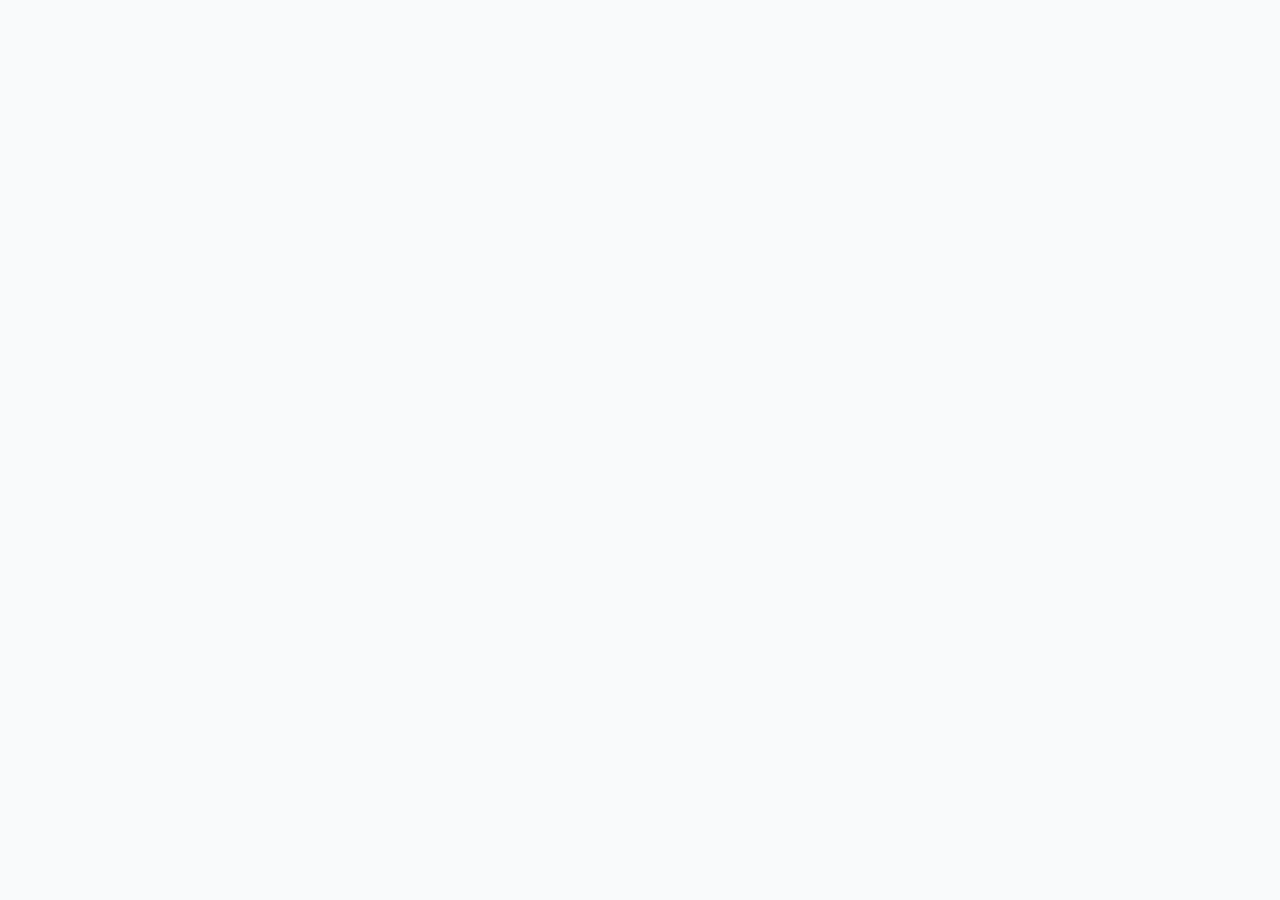
==== categoria-hogar.html @ 5f926136 "Add categoria-hogar.html for home category page" ====
<!DOCTYPE html>
<html lang="es">
<head>
    <meta charset="UTF-8">
    <meta name="viewport" content="width=device-width, initial-scale=1.0">
    <title>ComuniApp - Categoría Hogar</title>
    <link rel="stylesheet" href="css/variables.css" />
    <link rel="stylesheet" href="css/base.css" />
    <link rel="stylesheet" href="css/components.css" />
    <link rel="stylesheet" href="css/pages.css" />
</head>
<body>
    <div class="app-container page-content mobile-layout">
        
        <header class="sticky-header">
            <a href="home.html" class="back-btn">
                <svg viewBox="0 0 24 24" fill="none" stroke="currentColor" stroke-width="2" stroke-linecap="round" stroke-linejoin="round">
                    <path d="M19 12H5M12 19l-7-7 7-7"/>
                </svg>
                Resultados
            </a>
        </header>

        <main>
            <div class="filters-row" style="padding-left: 24px; padding-right: 24px;">
                <button class="chip">Cerca</button>
                <button class="chip active">Mejor valorado</button>
            </div>

            <div class="workers-list">
                
                <a href="perfil.html" class="worker-card">
                    <img src="https://images.unsplash.com/photo-1541888086425-d81bb19240f5?ixlib=rb-1.2.1&auto=format&fit=crop&w=150&q=80" alt="Don Manuel" class="worker-photo">
                    <div class="worker-info">
                        <h3>Don Manuel</h3>
                        <span class="prof">Maestro de obra · Hogar</span>
                        <div class="worker-meta">
                            <span class="star">
                                <svg viewBox="0 0 24 24"><path d="M12 2l3.09 6.26L22 9.27l-5 4.87 1.18 6.88L12 17.77l-6.18 3.25L7 14.14 2 9.27l6.91-1.01L12 2z"/></svg>
                                4.8 <span class="count">(127)</span>
                            </span>
                        </div>
                    </div>
                </a>

                <a href="#" class="worker-card">
                    <img src="https://images.unsplash.com/photo-1621905251189-08b45d6a269e?ixlib=rb-1.2.1&auto=format&fit=crop&w=150&q=80" alt="Carlos Ruiz" class="worker-photo">
                    <div class="worker-info">
                        <h3>Carlos Ruiz</h3>
                        <span class="prof">Electricista · Hogar</span>
                        <div class="worker-meta">
                            <span class="star">
                                <svg viewBox="0 0 24 24"><path d="M12 2l3.09 6.26L22 9.27l-5 4.87 1.18 6.88L12 17.77l-6.18 3.25L7 14.14 2 9.27l6.91-1.01L12 2z"/></svg>
                                4.5 <span class="count">(84)</span>
                            </span>
                        </div>
                    </div>
                </a>

                <a href="#" class="worker-card">
                    <img src="https://images.unsplash.com/photo-1504328345606-18bbc8c9d7d1?ixlib=rb-1.2.1&auto=format&fit=crop&w=150&q=80" alt="Luis Gómez" class="worker-photo">
                    <div class="worker-info">
                        <h3>Luis Gómez</h3>
                        <span class="prof">Plomero · Mecánica</span>
                        <div class="worker-meta">
                            <span class="star">
                                <svg viewBox="0 0 24 24"><path d="M12 2l3.09 6.26L22 9.27l-5 4.87 1.18 6.88L12 17.77l-6.18 3.25L7 14.14 2 9.27l6.91-1.01L12 2z"/></svg>
                                4.2 <span class="count">(45)</span>
                            </span>
                        </div>
                    </div>
                </a>

            </div>
        </main>

        <nav class="bottom-nav">
            <a href="home.html" class="nav-item active">
                <svg viewBox="0 0 24 24" fill="none" stroke="currentColor" stroke-linecap="round" stroke-linejoin="round"><path d="M3 9l9-7 9 7v11a2 2 0 0 1-2 2H5a2 2 0 0 1-2-2z"></path><polyline points="9 22 9 12 15 12 15 22"></polyline></svg>
                Inicio
            </a>
            <a href="#" class="nav-item">
                <svg viewBox="0 0 24 24" fill="none" stroke="currentColor" stroke-linecap="round" stroke-linejoin="round"><path d="M21 11.5a8.38 8.38 0 0 1-.9 3.8 8.5 8.5 0 0 1-7.6 4.7 8.38 8.38 0 0 1-3.8-.9L3 21l1.9-5.7a8.38 8.38 0 0 1-.9-3.8 8.5 8.5 0 0 1 4.7-7.6 8.38 8.38 0 0 1 3.8-.9h.5a8.48 8.48 0 0 1 8 8v.5z"></path></svg>
                Mensajes
            </a>
            <a href="#" class="nav-item">
                <svg viewBox="0 0 24 24" fill="none" stroke="currentColor" stroke-linecap="round" stroke-linejoin="round"><path d="M20 21v-2a4 4 0 0 0-4-4H8a4 4 0 0 0-4 4v2"></path><circle cx="12" cy="7" r="4"></circle></svg>
                Perfil
            </a>
        </nav>
    </div>
</body>
</html>
---- css/variables.css ----
/* variables.css — Tokens de diseño ComuniApp*/

:root {
  /* Colores */
  --primary:         #F97316;
  --primary-dark:    #EA580C;
  --primary-light:   #FFF7ED;
  --secondary:       #25D366;
  --secondary-dark:  #1DA851;

  --bg:              #F9FAFB;
  --surface:         #ffffff;
  --text:            #1F2937;
  --text-muted:      #6B7280;
  --border:          #E5E7EB;

  /* Categorías */
  --cat-hogar:       #FFEDD5;
  --cat-mecanica:    #DBEAFE;
  --cat-clases:      #EDE9FE;
  --cat-belleza:     #FCE7F3;

  /* Tipografía */
  --font:            'Plus Jakarta Sans', -apple-system, sans-serif;
  --font-size-base:  16px;

  /* Radios */
  --radius-sm:  6px;
  --radius-md:  10px;
  --radius-lg:  14px;
  --radius-xl:  20px;

  /* Sombras */
  --shadow-sm:     0 1px 4px rgba(0,0,0,0.07);
  --shadow-md:     0 4px 16px rgba(0,0,0,0.10);
  --shadow-orange: 0 8px 24px rgba(249,115,22,0.28);

  /* Layout */
  --max-w:            430px;
  --bottom-nav-h:     64px;
  --header-h:         60px;
}
---- css/base.css ----
/* ══════════════════════════════════════
   base.css — Reset y estilos globales
   ══════════════════════════════════════ */

@import url('https://fonts.googleapis.com/css2?family=Plus+Jakarta+Sans:wght@400;500;600;700&display=swap');

*, *::before, *::after {
  box-sizing: border-box;
  margin: 0;
  padding: 0;
}

html {
  font-size: var(--font-size-base);
  font-family: var(--font);
  -webkit-text-size-adjust: 100%;
}

body {
  background-color: var(--bg);
  color: var(--text);
  min-height: 100vh;
}

a    { text-decoration: none; color: inherit; }
button { cursor: pointer; border: none; background: none; font-family: inherit; font-size: inherit; }
input  { font-family: inherit; font-size: inherit; }
img    { max-width: 100%; display: block; }

h1 { font-size: 24px; font-weight: 700; line-height: 1.35; }
h2 { font-size: 18px; font-weight: 700; line-height: 1.4;  }
h3 { font-size: 16px; font-weight: 600; line-height: 1.4;  }

/* ── Contenedor principal (centrado, ancho móvil) ── */
.app-container {
  max-width: var(--max-w);
  margin: 0 auto;
  min-height: 100vh;
  background: var(--bg);
  position: relative;
}

/* Padding inferior para no tapar contenido con el nav fijo */
.page-content {
  padding-bottom: calc(var(--bottom-nav-h) + 16px);
}

/* ── Animación de entrada general ── */
@keyframes fadeUp {
  from { opacity: 0; transform: translateY(18px); }
  to   { opacity: 1; transform: translateY(0); }
}

.fade-up { animation: fadeUp 0.4s ease both; }
---- css/components.css ----
/* ══════════════════════════════════════
   components.css — Componentes reutilizables
   ══════════════════════════════════════ */

/* ── Botón primario (naranja) ──────── */
.btn-primary {
  display: flex;
  align-items: center;
  justify-content: center;
  gap: 8px;
  width: 100%;
  padding: 14px 16px;
  background: var(--primary);
  color: #fff;
  font-size: 15px;
  font-weight: 700;
  border-radius: var(--radius-lg);
  box-shadow: 0 4px 12px rgba(249,115,22,0.25);
  transition: background 0.2s, box-shadow 0.2s, transform 0.1s;
}
.btn-primary:hover  { background: var(--primary-dark); box-shadow: 0 6px 18px rgba(249,115,22,0.35); }
.btn-primary:active { transform: scale(0.98); }

/* ── Botón outline (borde gris) ────── */
.btn-outline {
  display: flex;
  align-items: center;
  justify-content: center;
  gap: 10px;
  width: 100%;
  padding: 13px 16px;
  background: var(--surface);
  border: 2px solid var(--border);
  color: var(--text);
  font-size: 15px;
  font-weight: 600;
  border-radius: var(--radius-lg);
  transition: border-color 0.2s, box-shadow 0.2s;
}
.btn-outline:hover { border-color: #9CA3AF; box-shadow: var(--shadow-sm); }

/* Alias para el botón de Google */
.btn-google { }
.btn-google { composes: btn-outline; } /* fallback manual */

/* ── Botón WhatsApp (verde) ─────────── */
.btn-whatsapp {
  display: flex;
  align-items: center;
  justify-content: center;
  gap: 8px;
  width: 100%;
  padding: 16px;
  background: var(--secondary);
  color: #fff;
  font-size: 16px;
  font-weight: 700;
  border-radius: var(--radius-lg);
  box-shadow: var(--shadow-md);
  transition: background 0.2s;
}
.btn-whatsapp:hover { background: var(--secondary-dark); }

/* ── Tarjeta base ───────────────────── */
.card {
  background: var(--surface);
  border-radius: var(--radius-lg);
  box-shadow: var(--shadow-sm);
}

/* ── Chip / filtro ──────────────────── */
.chip {
  display: inline-flex;
  align-items: center;
  padding: 8px 16px;
  border-radius: var(--radius-md);
  font-size: 13px;
  font-weight: 600;
  white-space: nowrap;
  background: #F3F4F6;
  color: var(--text);
  border: none;
  cursor: pointer;
  transition: background 0.15s, color 0.15s;
}
.chip:hover  { background: #E5E7EB; }
.chip.active { background: var(--primary); color: #fff; }

/* ── Input ──────────────────────────── */
.input-wrapper { position: relative; }

.input-icon {
  position: absolute;
  left: 14px;
  top: 50%;
  transform: translateY(-50%);
  color: #9CA3AF;
  pointer-events: none;
  display: flex;
  align-items: center;
}

.input-field {
  width: 100%;
  padding: 13px 16px;
  border: 1.5px solid var(--border);
  border-radius: var(--radius-md);
  font-size: 15px;
  color: var(--text);
  background: var(--surface);
  outline: none;
  transition: border-color 0.2s, box-shadow 0.2s;
}
.input-field::placeholder { color: #9CA3AF; }
.input-field:focus {
  border-color: var(--primary);
  box-shadow: 0 0 0 3px rgba(249,115,22,0.12);
}
.input-field.with-icon { padding-left: 44px; }

/* ── Divisor "o" ────────────────────── */
.divider {
  display: flex;
  align-items: center;
  gap: 12px;
  margin: 20px 0;
  color: var(--text-muted);
  font-size: 13px;
}
.divider::before,
.divider::after { content: ''; flex: 1; height: 1px; background: var(--border); }

/* ── Etiqueta de formulario ─────────── */
.form-group        { margin-bottom: 16px; }
.form-group label  {
  display: block;
  font-size: 14px;
  font-weight: 600;
  color: var(--text);
  margin-bottom: 7px;
}

/* ── Barra de navegación inferior ───── */
.bottom-nav {
  position: fixed;
  bottom: 0;
  left: 0;
  right: 0;
  width: 100%;
  max-width: var(--max-w);
  margin: 0 auto;
  height: var(--bottom-nav-h);
  background: var(--surface);
  border-top: 1px solid var(--border);
  padding: 0 24px;
  display: flex;
  flex-direction: row;
  justify-content: space-around;
  align-items: center;
  z-index: 100;
  box-sizing: border-box;
}

.nav-item {
  display: flex;
  flex-direction: column;
  align-items: center;
  justify-content: center;
  gap: 3px;
  color: #9CA3AF;
  font-size: 11px;
  font-weight: 600;
  transition: color 0.15s;
  padding: 4px 12px;
  text-decoration: none;
}
.nav-item svg    { width: 24px; height: 24px; stroke-width: 2; flex-shrink: 0; }
.nav-item.active { color: var(--primary); }

/* ── Header sticky ──────────────────── */
.sticky-header {
  position: sticky;
  top: 0;
  z-index: 50;
  background: var(--surface);
  box-shadow: var(--shadow-sm);
  padding: 14px 24px;
}

/* ── Botón volver ───────────────────── */
.back-btn {
  display: inline-flex;
  align-items: center;
  gap: 6px;
  padding: 6px 10px;
  border-radius: var(--radius-md);
  color: var(--text);
  font-weight: 600;
  font-size: 15px;
  transition: background 0.15s;
}
.back-btn:hover { background: #F3F4F6; }
.back-btn svg   { width: 22px; height: 22px; }

/* ── Estrella de calificación ───────── */
.star {
  display: inline-flex;
  align-items: center;
  gap: 3px;
  font-size: 13px;
  font-weight: 600;
  color: var(--text);
}
.star svg { width: 15px; height: 15px; fill: #FACC15; stroke: #FACC15; }
.star .count { color: var(--text-muted); font-weight: 400; }

/* ── Ubicación ──────────────────────── */
.location {
  display: inline-flex;
  align-items: center;
  gap: 4px;
  font-size: 13px;
  color: var(--text-muted);
}
.location svg { width: 14px; height: 14px; }
---- css/pages.css ----
/* ══════════════════════════════════════
   pages.css — Estilos específicos por página
   ══════════════════════════════════════ */


/* ╔══════════════════════════════════╗
   ║  LOGIN                           ║
   ╚══════════════════════════════════╝ */

.login-wrapper {
  width: 100%;
  display: flex;
  flex-direction: column;
  padding: 24px;
}

.login-hero {
  text-align: center;
  margin-bottom: 32px;
  animation: fadeUp 0.4s ease 0.05s both;
}

.logo-box {
  width: 84px;
  height: 84px;
  background: var(--primary);
  border-radius: 22px;
  display: flex;
  align-items: center;
  justify-content: center;
  margin: 0 auto 18px;
  box-shadow: var(--shadow-orange);
  position: relative;
  overflow: hidden;
}
.logo-box::before {
  content: '';
  position: absolute;
  top: -20px; left: -20px;
  width: 60px; height: 60px;
  background: rgba(255,255,255,0.15);
  border-radius: 50%;
}
.logo-letter {
  color: #fff;
  font-size: 44px;
  font-weight: 700;
  line-height: 1;
  position: relative;
  z-index: 1;
}

.login-hero h1        { margin-bottom: 8px; }
.login-hero p         { font-size: 15px; color: var(--text-muted); line-height: 1.5; }
.login-hero p strong  { color: var(--primary); font-weight: 600; }

.login-card {
  background: var(--surface);
  border-radius: var(--radius-xl);
  padding: 32px;
  box-shadow: var(--shadow-md);
  animation: fadeUp 0.4s ease 0.15s both;
}
.login-card h2   { text-align: center; margin-bottom: 24px; }

.legal-text {
  text-align: center;
  font-size: 12px;
  color: var(--text-muted);
  margin-top: 20px;
  line-height: 1.6;
}
.legal-text a           { color: var(--primary); font-weight: 600; }
.legal-text a:hover     { text-decoration: underline; }

/* El app-container en login centra verticalmente */
.login-page {
  display: flex;
  align-items: center;
  justify-content: center;
  min-height: 100vh;
}


/* ╔══════════════════════════════════╗
   ║  HOME                            ║
   ╚══════════════════════════════════╝ */

.home-header {
  background: var(--surface);
  padding: 48px 24px 24px;
}

.home-logo-row {
  display: flex;
  align-items: center;
  gap: 12px;
  margin-bottom: 20px;
}

.logo-icon {
  width: 40px;
  height: 40px;
  background: var(--primary);
  border-radius: var(--radius-md);
  display: flex;
  align-items: center;
  justify-content: center;
  flex-shrink: 0;
}
.logo-icon span {
  color: #fff;
  font-size: 20px;
  font-weight: 700;
}

.section-title {
  font-size: 18px;
  font-weight: 700;
  color: var(--text);
  margin-bottom: 16px;
  padding: 0 24px;
}

.categories-grid {
  display: grid;
  grid-template-columns: 1fr 1fr;
  gap: 14px;
  padding: 0 24px;
  margin-top: 24px;
}

.category-card {
  background: var(--surface);
  border-radius: var(--radius-lg);
  padding: 24px 16px;
  box-shadow: var(--shadow-sm);
  display: flex;
  flex-direction: column;
  align-items: center;
  gap: 10px;
  cursor: pointer;
  transition: box-shadow 0.2s, transform 0.15s;
  text-decoration: none;
  color: var(--text);
}
.category-card:hover {
  box-shadow: var(--shadow-md);
  transform: translateY(-2px);
}

.category-icon {
  width: 64px;
  height: 64px;
  border-radius: 50%;
  display: flex;
  align-items: center;
  justify-content: center;
}
.category-icon svg { width: 30px; height: 30px; color: var(--primary); stroke: var(--primary); }
.category-icon.hogar    { background: var(--cat-hogar);    }
.category-icon.mecanica { background: var(--cat-mecanica); }
.category-icon.clases   { background: var(--cat-clases);   }
.category-icon.belleza  { background: var(--cat-belleza);  }

.category-card span {
  font-size: 14px;
  font-weight: 700;
  color: var(--text);
}


/* ╔══════════════════════════════════╗
   ║  CATÁLOGO                        ║
   ╚══════════════════════════════════╝ */

.filters-row {
  display: flex;
  gap: 8px;
  overflow-x: auto;
  padding-bottom: 2px;
  margin-top: 14px;
  scrollbar-width: none;
}
.filters-row::-webkit-scrollbar { display: none; }

.workers-list {
  padding: 16px 24px;
  display: flex;
  flex-direction: column;
  gap: 12px;
}

.worker-card {
  background: var(--surface);
  border-radius: var(--radius-lg);
  padding: 16px;
  box-shadow: var(--shadow-sm);
  display: flex;
  gap: 14px;
  text-decoration: none;
  color: inherit;
  transition: box-shadow 0.2s;
}
.worker-card:hover { box-shadow: var(--shadow-md); }

.worker-photo {
  width: 80px;
  height: 80px;
  border-radius: var(--radius-md);
  object-fit: cover;
  flex-shrink: 0;
}

.worker-info       { display: flex; flex-direction: column; gap: 4px; }
.worker-info h3    { font-size: 15px; font-weight: 700; }
.worker-info .prof { font-size: 13px; color: var(--text-muted); }
.worker-meta       { display: flex; align-items: center; gap: 12px; margin-top: 4px; }

/* Estado vacío */
.empty-state {
  background: var(--surface);
  border-radius: var(--radius-lg);
  padding: 40px 24px;
  text-align: center;
  box-shadow: var(--shadow-sm);
}
.empty-state svg  { width: 48px; height: 48px; color: #D1D5DB; margin: 0 auto 16px; }
.empty-state p    { font-size: 14px; color: var(--text-muted); line-height: 1.6; margin-top: 8px; }


/* ╔══════════════════════════════════╗
   ║  PERFIL TRABAJADOR               ║
   ╚══════════════════════════════════╝ */

.profile-hero {
  background: var(--surface);
  padding: 24px;
  margin-bottom: 8px;
  display: flex;
  gap: 16px;
}
.worker-profile-photo {
  width: 96px;
  height: 96px;
  border-radius: var(--radius-lg);
  object-fit: cover;
  box-shadow: var(--shadow-md);
  flex-shrink: 0;
}
.profile-hero-info          { display: flex; flex-direction: column; gap: 6px; }
.profile-hero-info h1       { font-size: 22px; }
.profile-hero-info .prof    { font-size: 14px; color: var(--text-muted); }
.profile-hero-info .meta    { display: flex; flex-direction: column; gap: 5px; margin-top: 4px; }

.section-block {
  background: var(--surface);
  padding: 20px 24px;
  margin-bottom: 8px;
}
.section-block h2 { margin-bottom: 12px; font-size: 16px; }

.services-list { display: flex; flex-direction: column; gap: 8px; }
.service-item  { display: flex; align-items: center; gap: 10px; font-size: 14px; color: #4B5563; }
.service-dot   { width: 8px; height: 8px; background: var(--primary); border-radius: 50%; flex-shrink: 0; }

.gallery-grid  { display: grid; grid-template-columns: repeat(3, 1fr); gap: 8px; }
.gallery-img   { width: 100%; aspect-ratio: 1; object-fit: cover; border-radius: var(--radius-md); }

.whatsapp-bar {
  position: fixed;
  bottom: var(--bottom-nav-h);
  left: 50%;
  transform: translateX(-50%);
  width: 100%;
  max-width: var(--max-w);
  padding: 12px 24px;
  background: linear-gradient(to top, var(--bg) 60%, transparent);
  z-index: 99;
}

/* Estrellas interactivas */
.stars-row      { display: flex; align-items: center; gap: 3px; }
.star-btn       { background: none; border: none; cursor: pointer; padding: 2px; transition: transform 0.1s; }
.star-btn:hover { transform: scale(1.15); }
.star-btn svg   { width: 18px; height: 18px; }
.star-empty     { stroke: #D1D5DB; fill: none; }
.star-filled-o  { stroke: var(--primary); fill: var(--primary); }


/* ╔══════════════════════════════════╗
   ║  MENSAJES                        ║
   ╚══════════════════════════════════╝ */

.page-header {
  padding: 48px 24px 16px;
  background: var(--surface);
}

.messages-empty {
  display: flex;
  flex-direction: column;
  align-items: center;
  justify-content: center;
  padding: 64px 24px;
  text-align: center;
}
.messages-empty svg { width: 56px; height: 56px; color: #D1D5DB; margin-bottom: 16px; }
.messages-empty p   { font-size: 14px; color: var(--text-muted); line-height: 1.6; }


/* ╔══════════════════════════════════╗
   ║  PERFIL USUARIO                  ║
   ╚══════════════════════════════════╝ */

.user-profile-card {
  background: var(--surface);
  border-radius: var(--radius-lg);
  padding: 24px;
  margin: 16px 24px;
  box-shadow: var(--shadow-sm);
  display: flex;
  align-items: center;
  gap: 16px;
}
.user-avatar {
  width: 64px;
  height: 64px;
  background: var(--primary);
  border-radius: 50%;
  display: flex;
  align-items: center;
  justify-content: center;
  flex-shrink: 0;
}
.user-avatar svg   { width: 30px; height: 30px; stroke: #fff; }
.user-info h2      { font-size: 16px; }
.user-info p       { font-size: 13px; color: var(--text-muted); margin-top: 2px; }

.btn-edit-profile {
  display: block;
  width: 100%;
  margin-top: 16px;
  padding: 10px;
  border: 1.5px solid var(--primary);
  color: var(--primary);
  border-radius: var(--radius-md);
  font-size: 14px;
  font-weight: 600;
  text-align: center;
  cursor: pointer;
  background: transparent;
  transition: background 0.2s;
}
.btn-edit-profile:hover { background: var(--primary-light); }

.menu-list {
  background: var(--surface);
  border-radius: var(--radius-lg);
  margin: 0 24px;
  box-shadow: var(--shadow-sm);
  overflow: hidden;
}
.menu-item {
  display: flex;
  align-items: center;
  gap: 14px;
  padding: 16px 20px;
  border-bottom: 1px solid var(--border);
  text-decoration: none;
  color: var(--text);
  font-size: 15px;
  transition: background 0.15s;
}
.menu-item:last-child       { border-bottom: none; }
.menu-item:hover            { background: #F9FAFB; }
.menu-item svg              { width: 20px; height: 20px; color: #6B7280; stroke-width: 2; flex-shrink: 0; }
.menu-item .menu-label      { flex: 1; }
.menu-item .menu-arrow      { width: 18px; height: 18px; color: #D1D5DB; }
.menu-item.logout svg       { color: #EF4444; }
.menu-item.logout           { color: #EF4444; }


/* ╔══════════════════════════════════════════════════════╗
   ║  RESPONSIVE — ESCRITORIO (≥ 768px)                   ║
   ║  Layout tipo WhatsApp Web: sidebar + área principal  ║
   ╚══════════════════════════════════════════════════════╝ */

/* Móvil por defecto: mostrar solo el layout móvil */
.desktop-layout { display: none; }


@media (min-width: 768px) {

  /* Ocultar layout móvil, mostrar escritorio */
  .mobile-layout  { display: none !important; }
  .desktop-layout { display: flex; width: 100%; min-height: 100vh; }

  body { background: var(--bg); }

  /* ── SIDEBAR ── */
  .sidebar {
    width: 260px;
    min-width: 260px;
    background: var(--surface);
    border-right: 1px solid var(--border);
    display: flex;
    flex-direction: column;
    height: 100vh;
    position: sticky;
    top: 0;
    padding: 28px 0 20px;
  }

  .sidebar-logo {
    display: flex;
    align-items: center;
    gap: 12px;
    padding: 0 24px 28px;
    border-bottom: 1px solid var(--border);
    margin-bottom: 12px;
  }
  .sidebar-app-name {
    font-size: 18px;
    font-weight: 700;
    color: var(--text);
  }

  .sidebar-nav {
    display: flex;
    flex-direction: column;
    gap: 4px;
    padding: 0 12px;
    flex: 1;
  }

  .sidebar-item {
    display: flex;
    align-items: center;
    gap: 12px;
    padding: 12px 16px;
    border-radius: var(--radius-md);
    color: var(--text-muted);
    font-size: 15px;
    font-weight: 600;
    text-decoration: none;
    transition: background 0.15s, color 0.15s;
  }
  .sidebar-item svg   { width: 22px; height: 22px; flex-shrink: 0; }
  .sidebar-item:hover { background: #F3F4F6; color: var(--text); }
  .sidebar-item.active {
    background: var(--primary-light);
    color: var(--primary);
  }

  /* Usuario al fondo del sidebar */
  .sidebar-user {
    display: flex;
    align-items: center;
    gap: 10px;
    padding: 16px 20px;
    margin: 0 12px;
    border-radius: var(--radius-md);
    border-top: 1px solid var(--border);
    margin-top: 8px;
  }
  .sidebar-avatar {
    width: 38px;
    height: 38px;
    background: var(--primary);
    border-radius: 50%;
    display: flex;
    align-items: center;
    justify-content: center;
    flex-shrink: 0;
  }
  .sidebar-avatar svg      { width: 20px; height: 20px; stroke: #fff; }
  .sidebar-user-info       { display: flex; flex-direction: column; overflow: hidden; }
  .sidebar-user-name       { font-size: 13px; font-weight: 700; color: var(--text); white-space: nowrap; overflow: hidden; text-overflow: ellipsis; }
  .sidebar-user-email      { font-size: 11px; color: var(--text-muted); white-space: nowrap; overflow: hidden; text-overflow: ellipsis; }

  /* ── ÁREA PRINCIPAL ── */
  .desktop-main {
    flex: 1;
    overflow-y: auto;
    background: var(--bg);
    display: flex;
    flex-direction: column;
  }

  .desktop-topbar {
    display: flex;
    align-items: center;
    justify-content: space-between;
    gap: 24px;
    padding: 28px 40px 24px;
    background: var(--surface);
    border-bottom: 1px solid var(--border);
    position: sticky;
    top: 0;
    z-index: 10;
  }

  .desktop-greeting  { font-size: 22px; font-weight: 700; margin-bottom: 2px; }
  .desktop-subtitle  { font-size: 14px; color: var(--text-muted); }

  .desktop-search {
    width: 320px;
    flex-shrink: 0;
  }

  .desktop-section       { padding: 32px 40px; }
  .desktop-section-title { font-size: 20px; font-weight: 700; margin-bottom: 20px; }

  /* Grid de categorías — 4 columnas en escritorio */
  .desktop-main .categories-grid {
    grid-template-columns: repeat(4, 1fr);
    gap: 20px;
    padding: 0;
    margin-top: 0;
  }

  .desktop-main .category-card {
    padding: 32px 16px;
  }

  .desktop-main .category-icon {
    width: 72px;
    height: 72px;
  }
  .desktop-main .category-icon svg {
    width: 34px;
    height: 34px;
  }

  .desktop-main .category-card span {
    font-size: 15px;
  }

} /* fin @media 768px */

@media (min-width: 1200px) {
  .sidebar { width: 280px; min-width: 280px; }
  .desktop-topbar { padding: 32px 56px 28px; }
  .desktop-section { padding: 36px 56px; }
}
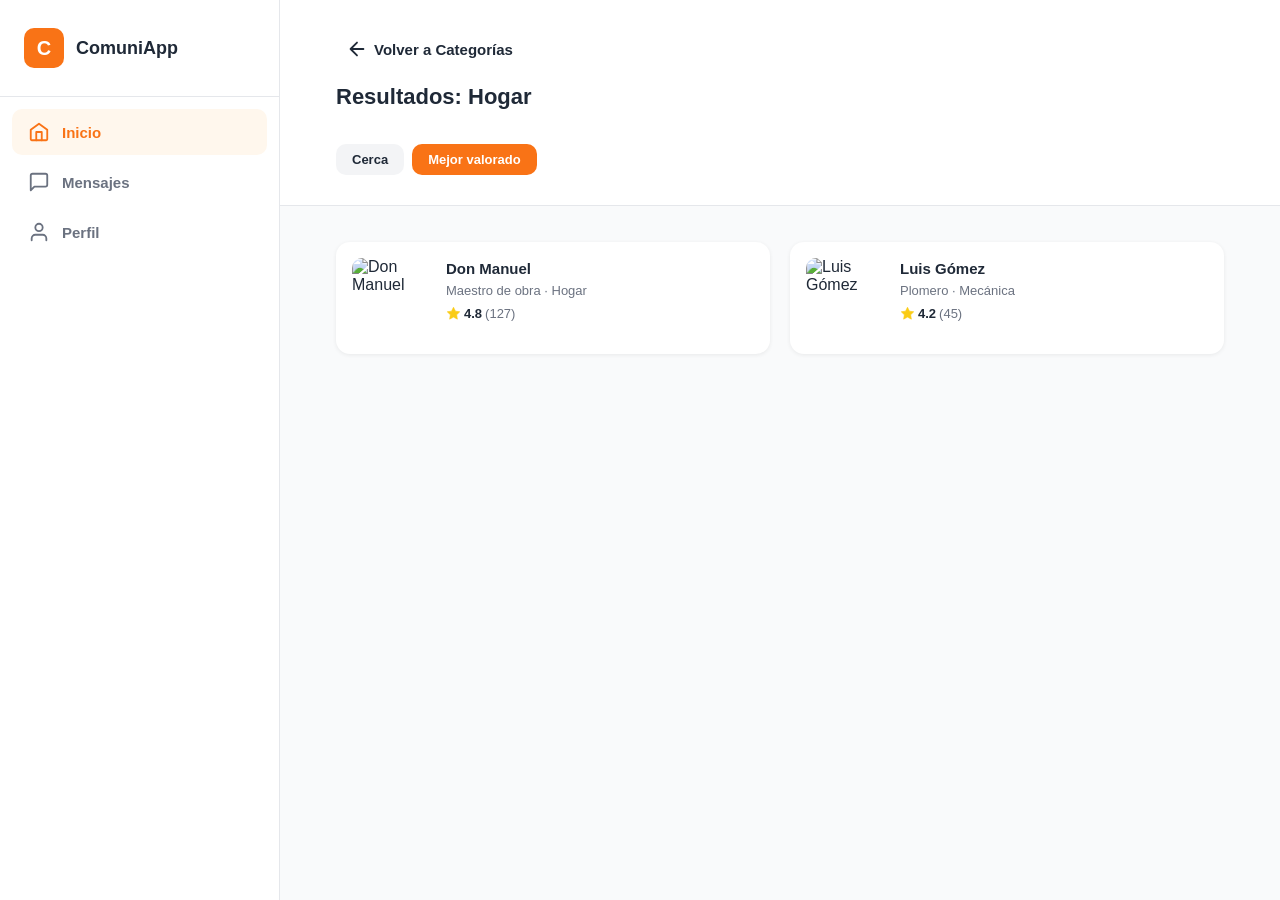
==== commit 291fc2c3: "Refactor categoria-hogar.html for responsive design Updated the layout for desktop and mobile views," ====
--- a/categoria-hogar.html
+++ b/categoria-hogar.html
@@ -10,6 +10,89 @@
     <link rel="stylesheet" href="css/pages.css" />
 </head>
 <body>
+
+    <div class="desktop-layout">
+        
+        <aside class="sidebar">
+            <div class="sidebar-logo">
+                <div class="logo-icon"><span>C</span></div>
+                <span class="sidebar-app-name">ComuniApp</span>
+            </div>
+            <nav class="sidebar-nav">
+                <a href="home.html" class="sidebar-item active">
+                    <svg fill="none" stroke="currentColor" stroke-width="2" stroke-linecap="round" stroke-linejoin="round" viewBox="0 0 24 24">
+                        <path d="M3 9.5L12 3l9 6.5V20a1 1 0 0 1-1 1H4a1 1 0 0 1-1-1V9.5z"/>
+                        <path d="M9 21V12h6v9"/>
+                    </svg>
+                    <span>Inicio</span>
+                </a>
+                <a href="mensajes.html" class="sidebar-item">
+                    <svg fill="none" stroke="currentColor" stroke-width="2" stroke-linecap="round" stroke-linejoin="round" viewBox="0 0 24 24">
+                        <path d="M21 15a2 2 0 0 1-2 2H7l-4 4V5a2 2 0 0 1 2-2h14a2 2 0 0 1 2 2z"/>
+                    </svg>
+                    <span>Mensajes</span>
+                </a>
+                <a href="perfil_usuario.html" class="sidebar-item">
+                    <svg fill="none" stroke="currentColor" stroke-width="2" stroke-linecap="round" stroke-linejoin="round" viewBox="0 0 24 24">
+                        <path d="M20 21v-2a4 4 0 0 0-4-4H8a4 4 0 0 0-4 4v2"/>
+                        <circle cx="12" cy="7" r="4"/>
+                    </svg>
+                    <span>Perfil</span>
+                </a>
+            </nav>
+        </aside>
+
+        <main class="desktop-main">
+            <div class="desktop-topbar" style="flex-direction: column; align-items: flex-start; gap: 16px;">
+                <a href="home.html" class="back-btn">
+                    <svg viewBox="0 0 24 24" fill="none" stroke="currentColor" stroke-width="2" stroke-linecap="round" stroke-linejoin="round">
+                        <path d="M19 12H5M12 19l-7-7 7-7"/>
+                    </svg>
+                    Volver a Categorías
+                </a>
+                <h1 class="desktop-greeting">Resultados: Hogar</h1>
+                <div class="filters-row">
+                    <button class="chip">Cerca</button>
+                    <button class="chip active">Mejor valorado</button>
+                </div>
+            </div>
+
+            <section class="desktop-section">
+                <div class="workers-list" style="display: grid; grid-template-columns: repeat(auto-fill, minmax(320px, 1fr)); gap: 20px; padding: 0;">
+                    
+                    <a href="perfil_trabajador.html" class="worker-card">
+                        <img src="https://images.unsplash.com/photo-1541888086425-d81bb19240f5?ixlib=rb-1.2.1&auto=format&fit=crop&w=150&q=80" alt="Don Manuel" class="worker-photo">
+                        <div class="worker-info">
+                            <h3>Don Manuel</h3>
+                            <span class="prof">Maestro de obra · Hogar</span>
+                            <div class="worker-meta">
+                                <span class="star">
+                                    <svg viewBox="0 0 24 24"><path d="M12 2l3.09 6.26L22 9.27l-5 4.87 1.18 6.88L12 17.77l-6.18 3.25L7 14.14 2 9.27l6.91-1.01L12 2z"/></svg>
+                                    4.8 <span class="count">(127)</span>
+                                </span>
+                            </div>
+                        </div>
+                    </a>
+
+                    <a href="#" class="worker-card">
+                        <img src="https://images.unsplash.com/photo-1504328345606-18bbc8c9d7d1?ixlib=rb-1.2.1&auto=format&fit=crop&w=150&q=80" alt="Luis Gómez" class="worker-photo">
+                        <div class="worker-info">
+                            <h3>Luis Gómez</h3>
+                            <span class="prof">Plomero · Mecánica</span>
+                            <div class="worker-meta">
+                                <span class="star">
+                                    <svg viewBox="0 0 24 24"><path d="M12 2l3.09 6.26L22 9.27l-5 4.87 1.18 6.88L12 17.77l-6.18 3.25L7 14.14 2 9.27l6.91-1.01L12 2z"/></svg>
+                                    4.2 <span class="count">(45)</span>
+                                </span>
+                            </div>
+                        </div>
+                    </a>
+                </div>
+            </section>
+        </main>
+    </div>
+
+
     <div class="app-container page-content mobile-layout">
         
         <header class="sticky-header">
@@ -29,7 +112,7 @@
 
             <div class="workers-list">
                 
-                <a href="perfil.html" class="worker-card">
+                <a href="perfil_trabajador.html" class="worker-card">
                     <img src="https://images.unsplash.com/photo-1541888086425-d81bb19240f5?ixlib=rb-1.2.1&auto=format&fit=crop&w=150&q=80" alt="Don Manuel" class="worker-photo">
                     <div class="worker-info">
                         <h3>Don Manuel</h3>
@@ -56,21 +139,6 @@
                         </div>
                     </div>
                 </a>
-
-                <a href="#" class="worker-card">
-                    <img src="https://images.unsplash.com/photo-1504328345606-18bbc8c9d7d1?ixlib=rb-1.2.1&auto=format&fit=crop&w=150&q=80" alt="Luis Gómez" class="worker-photo">
-                    <div class="worker-info">
-                        <h3>Luis Gómez</h3>
-                        <span class="prof">Plomero · Mecánica</span>
-                        <div class="worker-meta">
-                            <span class="star">
-                                <svg viewBox="0 0 24 24"><path d="M12 2l3.09 6.26L22 9.27l-5 4.87 1.18 6.88L12 17.77l-6.18 3.25L7 14.14 2 9.27l6.91-1.01L12 2z"/></svg>
-                                4.2 <span class="count">(45)</span>
-                            </span>
-                        </div>
-                    </div>
-                </a>
-
             </div>
         </main>
 
@@ -79,11 +147,11 @@
                 <svg viewBox="0 0 24 24" fill="none" stroke="currentColor" stroke-linecap="round" stroke-linejoin="round"><path d="M3 9l9-7 9 7v11a2 2 0 0 1-2 2H5a2 2 0 0 1-2-2z"></path><polyline points="9 22 9 12 15 12 15 22"></polyline></svg>
                 Inicio
             </a>
-            <a href="#" class="nav-item">
+            <a href="mensajes.html" class="nav-item">
                 <svg viewBox="0 0 24 24" fill="none" stroke="currentColor" stroke-linecap="round" stroke-linejoin="round"><path d="M21 11.5a8.38 8.38 0 0 1-.9 3.8 8.5 8.5 0 0 1-7.6 4.7 8.38 8.38 0 0 1-3.8-.9L3 21l1.9-5.7a8.38 8.38 0 0 1-.9-3.8 8.5 8.5 0 0 1 4.7-7.6 8.38 8.38 0 0 1 3.8-.9h.5a8.48 8.48 0 0 1 8 8v.5z"></path></svg>
                 Mensajes
             </a>
-            <a href="#" class="nav-item">
+            <a href="perfil_usuario.html" class="nav-item">
                 <svg viewBox="0 0 24 24" fill="none" stroke="currentColor" stroke-linecap="round" stroke-linejoin="round"><path d="M20 21v-2a4 4 0 0 0-4-4H8a4 4 0 0 0-4 4v2"></path><circle cx="12" cy="7" r="4"></circle></svg>
                 Perfil
             </a>
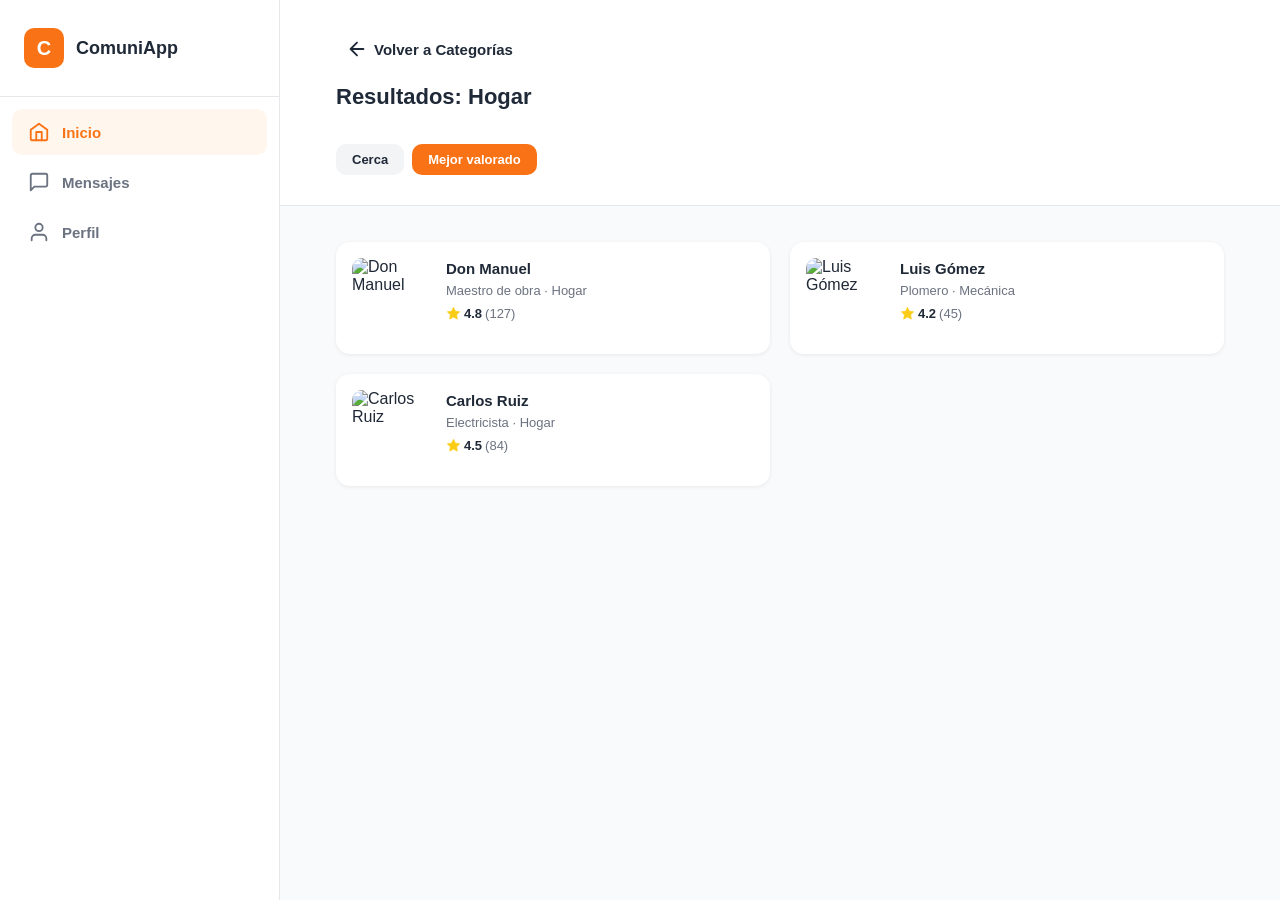
==== commit 5dd930b1: "Refactor categoria-hogar.html for improved structure" ====
--- a/categoria-hogar.html
+++ b/categoria-hogar.html
@@ -11,8 +11,9 @@
 </head>
 <body>
 
+    <!-- ESCRITORIO -->
     <div class="desktop-layout">
-        
+
         <aside class="sidebar">
             <div class="sidebar-logo">
                 <div class="logo-icon"><span>C</span></div>
@@ -59,9 +60,9 @@
 
             <section class="desktop-section">
                 <div class="workers-list" style="display: grid; grid-template-columns: repeat(auto-fill, minmax(320px, 1fr)); gap: 20px; padding: 0;">
-                    
+
                     <a href="perfil_trabajador.html" class="worker-card">
-                        <img src="https://images.unsplash.com/photo-1541888086425-d81bb19240f5?ixlib=rb-1.2.1&auto=format&fit=crop&w=150&q=80" alt="Don Manuel" class="worker-photo">
+                        <img src="https://images.unsplash.com/photo-1504307651254-35680f356dfd?w=150&h=150&fit=crop" alt="Don Manuel" class="worker-photo">
                         <div class="worker-info">
                             <h3>Don Manuel</h3>
                             <span class="prof">Maestro de obra · Hogar</span>
@@ -87,14 +88,30 @@
                             </div>
                         </div>
                     </a>
+
+                    <a href="#" class="worker-card">
+                        <img src="https://images.unsplash.com/photo-1621905251189-08b45d6a269e?ixlib=rb-1.2.1&auto=format&fit=crop&w=150&q=80" alt="Carlos Ruiz" class="worker-photo">
+                        <div class="worker-info">
+                            <h3>Carlos Ruiz</h3>
+                            <span class="prof">Electricista · Hogar</span>
+                            <div class="worker-meta">
+                                <span class="star">
+                                    <svg viewBox="0 0 24 24"><path d="M12 2l3.09 6.26L22 9.27l-5 4.87 1.18 6.88L12 17.77l-6.18 3.25L7 14.14 2 9.27l6.91-1.01L12 2z"/></svg>
+                                    4.5 <span class="count">(84)</span>
+                                </span>
+                            </div>
+                        </div>
+                    </a>
+
                 </div>
             </section>
         </main>
     </div>
 
 
+    <!-- MÓVIL -->
     <div class="app-container page-content mobile-layout">
-        
+
         <header class="sticky-header">
             <a href="home.html" class="back-btn">
                 <svg viewBox="0 0 24 24" fill="none" stroke="currentColor" stroke-width="2" stroke-linecap="round" stroke-linejoin="round">
@@ -111,9 +128,9 @@
             </div>
 
             <div class="workers-list">
-                
+
                 <a href="perfil_trabajador.html" class="worker-card">
-                    <img src="https://images.unsplash.com/photo-1541888086425-d81bb19240f5?ixlib=rb-1.2.1&auto=format&fit=crop&w=150&q=80" alt="Don Manuel" class="worker-photo">
+                    <img src="https://images.unsplash.com/photo-1504307651254-35680f356dfd?w=150&h=150&fit=crop" alt="Don Manuel" class="worker-photo">
                     <div class="worker-info">
                         <h3>Don Manuel</h3>
                         <span class="prof">Maestro de obra · Hogar</span>
@@ -121,6 +138,20 @@
                             <span class="star">
                                 <svg viewBox="0 0 24 24"><path d="M12 2l3.09 6.26L22 9.27l-5 4.87 1.18 6.88L12 17.77l-6.18 3.25L7 14.14 2 9.27l6.91-1.01L12 2z"/></svg>
                                 4.8 <span class="count">(127)</span>
+                            </span>
+                        </div>
+                    </div>
+                </a>
+
+                <a href="#" class="worker-card">
+                    <img src="https://images.unsplash.com/photo-1504328345606-18bbc8c9d7d1?ixlib=rb-1.2.1&auto=format&fit=crop&w=150&q=80" alt="Luis Gómez" class="worker-photo">
+                    <div class="worker-info">
+                        <h3>Luis Gómez</h3>
+                        <span class="prof">Plomero · Mecánica</span>
+                        <div class="worker-meta">
+                            <span class="star">
+                                <svg viewBox="0 0 24 24"><path d="M12 2l3.09 6.26L22 9.27l-5 4.87 1.18 6.88L12 17.77l-6.18 3.25L7 14.14 2 9.27l6.91-1.01L12 2z"/></svg>
+                                4.2 <span class="count">(45)</span>
                             </span>
                         </div>
                     </div>
@@ -139,6 +170,7 @@
                         </div>
                     </div>
                 </a>
+
             </div>
         </main>
 
@@ -157,5 +189,6 @@
             </a>
         </nav>
     </div>
+
 </body>
 </html>
